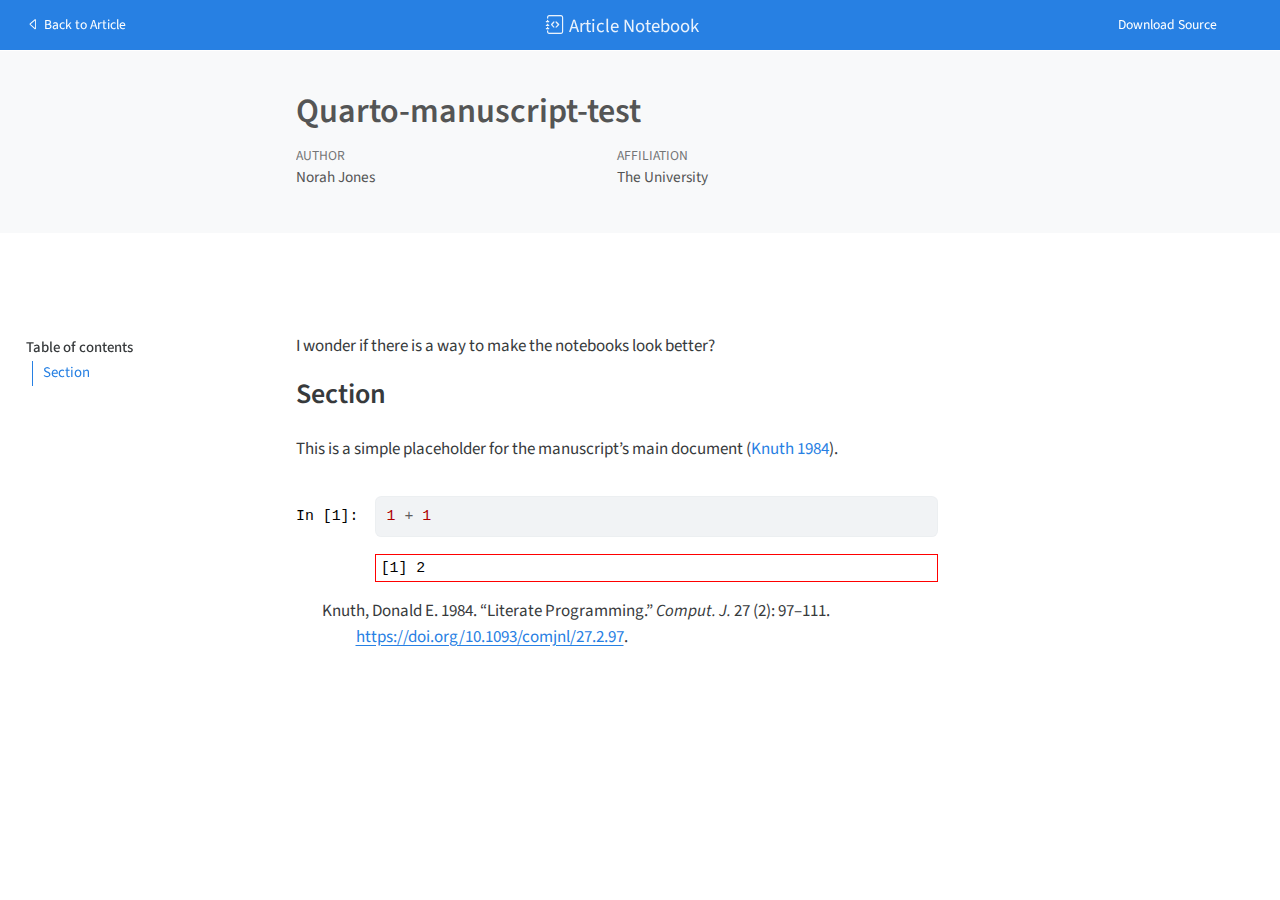
==== docs/index-preview.html @ bb1cb76b "Output to docs" ====
<!DOCTYPE html>
<html xmlns="http://www.w3.org/1999/xhtml" lang="en" xml:lang="en"><head>
    <meta charset="utf-8">
    <meta name="generator" content="quarto-1.4.466">

    <meta name="viewport" content="width=device-width, initial-scale=1.0, user-scalable=yes">


    <title>Quarto-manuscript-test</title>
    <style>
      code{white-space: pre-wrap;}
      span.smallcaps{font-variant: small-caps;}
      div.columns{display: flex; gap: min(4vw, 1.5em);}
      div.column{flex: auto; overflow-x: auto;}
      div.hanging-indent{margin-left: 1.5em; text-indent: -1.5em;}
      ul.task-list{list-style: none;}
      ul.task-list li input[type="checkbox"] {
        width: 0.8em;
        margin: 0 0.8em 0.2em -1em; /* quarto-specific, see https://github.com/quarto-dev/quarto-cli/issues/4556 */ 
        vertical-align: middle;
      }
      /* CSS for syntax highlighting */
      pre > code.sourceCode { white-space: pre; position: relative; }
      pre > code.sourceCode > span { line-height: 1.25; }
      pre > code.sourceCode > span:empty { height: 1.2em; }
      .sourceCode { overflow: visible; }
      code.sourceCode > span { color: inherit; text-decoration: inherit; }
      div.sourceCode { margin: 1em 0; }
      pre.sourceCode { margin: 0; }
      @media screen {
      div.sourceCode { overflow: auto; }
      }
      @media print {
      pre > code.sourceCode { white-space: pre-wrap; }
      pre > code.sourceCode > span { text-indent: -5em; padding-left: 5em; }
      }
      pre.numberSource code
        { counter-reset: source-line 0; }
      pre.numberSource code > span
        { position: relative; left: -4em; counter-increment: source-line; }
      pre.numberSource code > span > a:first-child::before
        { content: counter(source-line);
          position: relative; left: -1em; text-align: right; vertical-align: baseline;
          border: none; display: inline-block;
          -webkit-touch-callout: none; -webkit-user-select: none;
          -khtml-user-select: none; -moz-user-select: none;
          -ms-user-select: none; user-select: none;
          padding: 0 4px; width: 4em;
        }
      pre.numberSource { margin-left: 3em;  padding-left: 4px; }
      div.sourceCode
        {   }
      @media screen {
      pre > code.sourceCode > span > a:first-child::before { text-decoration: underline; }
      }
      /* CSS for citations */
      div.csl-bib-body { }
      div.csl-entry {
        clear: both;
        margin-bottom: 0em;
      }
      .hanging-indent div.csl-entry {
        margin-left:2em;
        text-indent:-2em;
      }
      div.csl-left-margin {
        min-width:2em;
        float:left;
      }
      div.csl-right-inline {
        margin-left:2em;
        padding-left:1em;
      }
      div.csl-indent {
        margin-left: 2em;
      }    </style>

    <style>
      body.hypothesis-enabled #quarto-embed-header {
        padding-right: 36px;
      }

      #quarto-embed-header {
        height: 3em;
        width: 100%;
        display: flex;
        justify-content: space-between;
        align-items: center;
        border-bottom: solid 1px;
      }

      #quarto-embed-header h6 {
        font-size: 1.1em;
        padding-top: 0.6em;
        margin-left: 1em;
        margin-right: 1em;
        font-weight: 400;
      }

      #quarto-embed-header a.quarto-back-link,
      #quarto-embed-header a.quarto-download-embed {
        font-size: 0.8em;
        margin-top: 1em;
        margin-bottom: 1em;
        margin-left: 1em;
        margin-right: 1em;
      }

      .quarto-back-container {
        padding-left: 0.5em;
        display: flex;
      }

      .headroom {
          will-change: transform;
          transition: transform 200ms linear;
      }

      .headroom--pinned {
          transform: translateY(0%);
      }

      .headroom--unpinned {
          transform: translateY(-100%);
      }      
    </style>

    <script>
    window.document.addEventListener("DOMContentLoaded", function () {

      var header = window.document.querySelector("#quarto-embed-header");
      const titleBannerEl = window.document.querySelector("body > #title-block-header");
      if (titleBannerEl) {
        titleBannerEl.style.paddingTop = header.clientHeight + "px";
      }
      const contentEl = window.document.getElementById('quarto-content');
      for (const child of contentEl.children) {
        child.style.paddingTop = header.clientHeight + "px";
        child.style.marginTop = "1em";
      }

      // Use the article root if the `back` call doesn't work. This isn't perfect
      // but should typically work
      window.quartoBackToArticle = () => {
        var currentUrl = window.location.href;
        window.history.back();
        setTimeout(() => {
            // if location was not changed in 100 ms, then there is no history back
            if(currentUrl === window.location.href){              
                // redirect to site root
                window.location.href = "index.html";
            }
        }, 100);
      }

      const headroom = new window.Headroom(header, {
        tolerance: 5,
        onPin: function () {
        },
        onUnpin: function () {
        },
      });
      headroom.init();
    });
    </script>

    
<script src="site_libs/manuscript-notebook/headroom.min.js"></script>
<script src="site_libs/clipboard/clipboard.min.js"></script>
<script src="site_libs/quarto-html/quarto.js"></script>
<script src="site_libs/quarto-html/popper.min.js"></script>
<script src="site_libs/quarto-html/tippy.umd.min.js"></script>
<script src="site_libs/quarto-html/anchor.min.js"></script>
<link href="site_libs/quarto-html/tippy.css" rel="stylesheet">
<link href="site_libs/quarto-html/quarto-syntax-highlighting.css" rel="stylesheet" id="quarto-text-highlighting-styles">
<script src="site_libs/bootstrap/bootstrap.min.js"></script>
<link href="site_libs/bootstrap/bootstrap-icons.css" rel="stylesheet">
<link href="site_libs/bootstrap/bootstrap.min.css" rel="stylesheet" id="quarto-bootstrap" data-mode="light">
     <script async="" src="https://hypothes.is/embed.js"></script>
<script>
  window.document.addEventListener("DOMContentLoaded", function (_event) {
    document.body.classList.add('hypothesis-enabled');
  });
</script>  
      <meta name="citation_title" content="Quarto-manuscript-test">
<meta name="citation_language" content="en">
<meta name="citation_firstpage" content="undefined">
<meta name="citation_reference" content="citation_title=Literate programming;,citation_author=Donald E. Knuth;,citation_publication_date=1984-05;,citation_cover_date=1984-05;,citation_year=1984;,citation_fulltext_html_url=https://doi.org/10.1093/comjnl/27.2.97;,citation_issue=2;,citation_doi=10.1093/comjnl/27.2.97;,citation_issn=0010-4620;,citation_volume=27;,citation_journal_title=Comput. J.;,citation_publisher=Oxford University Press, Inc.;">
</head>

  <body class="quarto-notebook">
    <div id="quarto-embed-header" class="headroom fixed-top bg-primary">
      
      <a onclick="window.quartoBackToArticle(); return false;" class="btn btn-primary quarto-back-link" href=""><i class="bi bi-caret-left"></i> Back to Article</a>
      <h6><i class="bi bi-journal-code"></i> Article Notebook</h6>

            <a href="./index.qmd" class="btn btn-primary quarto-download-embed" download="index.qmd">Download Source</a>
          </div>

     <header id="title-block-header" class="quarto-title-block default toc-left page-columns page-full">
  <div class="quarto-title-banner page-columns page-full">
    <div class="quarto-title column-body">
      <h1 class="title">Quarto-manuscript-test</h1>
          </div>

    
    <div class="quarto-title-meta-container">
      <div class="quarto-title-meta-column-start">
            <div class="quarto-title-meta-author">
          <div class="quarto-title-meta-heading">Author</div>
          <div class="quarto-title-meta-heading">Affiliation</div>
          
                <div class="quarto-title-meta-contents">
            <p class="author">Norah Jones </p>
          </div>
                <div class="quarto-title-meta-contents">
                    <p class="affiliation">
                        The University
                      </p>
                  </div>
                    </div>
        
        <div class="quarto-title-meta">

                      
          
                
              </div>
      </div>
      <div class="quarto-title-meta-column-end quarto-other-formats-target">
      </div>
    </div>



    <div class="quarto-other-links-text-target">
    </div>  </div>
</header><div id="quarto-content" class="page-columns page-rows-contents page-layout-article toc-left">
<div id="quarto-sidebar-toc-left" class="sidebar toc-left">
  <nav id="TOC" role="doc-toc" class="toc-active">
    <h2 id="toc-title">Table of contents</h2>
   
  <ul>
  <li><a href="#section" id="toc-section" class="nav-link active" data-scroll-target="#section">Section</a></li>
  </ul>
</nav>
</div>
<div id="quarto-margin-sidebar" class="sidebar margin-sidebar">
</div>
<main class="content quarto-banner-title-block" id="quarto-document-content">      

       <p>I wonder if there is a way to make the notebooks look better?</p>
<section id="section" class="level2">
<h2 class="anchored" data-anchor-id="section">Section</h2>
<p>This is a simple placeholder for the manuscript’s main document <span class="citation" data-cites="knuth84">(<a href="#ref-knuth84" role="doc-biblioref">Knuth 1984</a>)</span>.</p>
<div class="cell-container"><div class="cell-decorator"><pre>In [1]:</pre></div><div class="cell">
<div class="sourceCode cell-code" id="cb1"><pre class="sourceCode r code-with-copy"><code class="sourceCode r"><span id="cb1-1"><a href="#cb1-1" aria-hidden="true" tabindex="-1"></a><span class="dv">1</span> <span class="sc">+</span> <span class="dv">1</span></span></code><button title="Copy to Clipboard" class="code-copy-button"><i class="bi"></i></button></pre></div>
<div class="cell-output cell-output-stdout">
<pre><code>[1] 2</code></pre>
</div>
</div></div>
<div id="refs" class="references csl-bib-body hanging-indent" data-entry-spacing="0" role="list">
<div id="ref-knuth84" class="csl-entry" role="listitem">
Knuth, Donald E. 1984. <span>“Literate Programming.”</span> <em>Comput. J.</em> 27 (2): 97–111. <a href="https://doi.org/10.1093/comjnl/27.2.97">https://doi.org/10.1093/comjnl/27.2.97</a>.
</div>
</div>
</section>
     </main>
<!-- /main column -->  <script id="quarto-html-after-body" type="application/javascript">
window.document.addEventListener("DOMContentLoaded", function (event) {
  const toggleBodyColorMode = (bsSheetEl) => {
    const mode = bsSheetEl.getAttribute("data-mode");
    const bodyEl = window.document.querySelector("body");
    if (mode === "dark") {
      bodyEl.classList.add("quarto-dark");
      bodyEl.classList.remove("quarto-light");
    } else {
      bodyEl.classList.add("quarto-light");
      bodyEl.classList.remove("quarto-dark");
    }
  }
  const toggleBodyColorPrimary = () => {
    const bsSheetEl = window.document.querySelector("link#quarto-bootstrap");
    if (bsSheetEl) {
      toggleBodyColorMode(bsSheetEl);
    }
  }
  toggleBodyColorPrimary();  
  const icon = "";
  const anchorJS = new window.AnchorJS();
  anchorJS.options = {
    placement: 'right',
    icon: icon
  };
  anchorJS.add('.anchored');
  const isCodeAnnotation = (el) => {
    for (const clz of el.classList) {
      if (clz.startsWith('code-annotation-')) {                     
        return true;
      }
    }
    return false;
  }
  const clipboard = new window.ClipboardJS('.code-copy-button', {
    text: function(trigger) {
      const codeEl = trigger.previousElementSibling.cloneNode(true);
      for (const childEl of codeEl.children) {
        if (isCodeAnnotation(childEl)) {
          childEl.remove();
        }
      }
      return codeEl.innerText;
    }
  });
  clipboard.on('success', function(e) {
    // button target
    const button = e.trigger;
    // don't keep focus
    button.blur();
    // flash "checked"
    button.classList.add('code-copy-button-checked');
    var currentTitle = button.getAttribute("title");
    button.setAttribute("title", "Copied!");
    let tooltip;
    if (window.bootstrap) {
      button.setAttribute("data-bs-toggle", "tooltip");
      button.setAttribute("data-bs-placement", "left");
      button.setAttribute("data-bs-title", "Copied!");
      tooltip = new bootstrap.Tooltip(button, 
        { trigger: "manual", 
          customClass: "code-copy-button-tooltip",
          offset: [0, -8]});
      tooltip.show();    
    }
    setTimeout(function() {
      if (tooltip) {
        tooltip.hide();
        button.removeAttribute("data-bs-title");
        button.removeAttribute("data-bs-toggle");
        button.removeAttribute("data-bs-placement");
      }
      button.setAttribute("title", currentTitle);
      button.classList.remove('code-copy-button-checked');
    }, 1000);
    // clear code selection
    e.clearSelection();
  });
  function tippyHover(el, contentFn, onTriggerFn, onUntriggerFn) {
    const config = {
      allowHTML: true,
      maxWidth: 500,
      delay: 100,
      arrow: false,
      appendTo: function(el) {
          return el.parentElement;
      },
      interactive: true,
      interactiveBorder: 10,
      theme: 'quarto',
      placement: 'bottom-start',
    };
    if (contentFn) {
      config.content = contentFn;
    }
    if (onTriggerFn) {
      config.onTrigger = onTriggerFn;
    }
    if (onUntriggerFn) {
      config.onUntrigger = onUntriggerFn;
    }
    window.tippy(el, config); 
  }
  const noterefs = window.document.querySelectorAll('a[role="doc-noteref"]');
  for (var i=0; i<noterefs.length; i++) {
    const ref = noterefs[i];
    tippyHover(ref, function() {
      // use id or data attribute instead here
      let href = ref.getAttribute('data-footnote-href') || ref.getAttribute('href');
      try { href = new URL(href).hash; } catch {}
      const id = href.replace(/^#\/?/, "");
      const note = window.document.getElementById(id);
      return note.innerHTML;
    });
  }
  const xrefs = window.document.querySelectorAll('a.quarto-xref');
  const processXRef = (id, note) => {
    // Strip column container classes
    const stripColumnClz = (el) => {
      el.classList.remove("page-full", "page-columns");
      if (el.children) {
        for (const child of el.children) {
          stripColumnClz(child);
        }
      }
    }
    stripColumnClz(note)
    const typesetMath = (el) => {
      if (window.MathJax) {
        // MathJax Typeset
        window.MathJax.typeset([el]);
      } else if (window.katex) {
        // KaTeX Render
        var mathElements = el.getElementsByClassName("math");
        var macros = [];
        for (var i = 0; i < mathElements.length; i++) {
          var texText = mathElements[i].firstChild;
          if (mathElements[i].tagName == "SPAN") {
            window.katex.render(texText.data, mathElements[i], {
              displayMode: mathElements[i].classList.contains('display'),
              throwOnError: false,
              macros: macros,
              fleqn: false
            });
          }
        }
      }
    }
    if (id === null || id.startsWith('sec-')) {
      // Special case sections, only their first couple elements
      const container = document.createElement("div");
      if (note.children && note.children.length > 2) {
        for (let i = 0; i < 2; i++) {
          container.appendChild(note.children[i].cloneNode(true));
        }
        typesetMath(container);
        return container.innerHTML
      } else {
        typesetMath(note);
        return note.innerHTML;
      }
    } else {
      // Remove any anchor links if they are present
      const anchorLink = note.querySelector('a.anchorjs-link');
      if (anchorLink) {
        anchorLink.remove();
      }
      typesetMath(note);
      return note.innerHTML;
    }
  }
  for (var i=0; i<xrefs.length; i++) {
    const xref = xrefs[i];
    tippyHover(xref, undefined, function(instance) {
      instance.disable();
      let url = xref.getAttribute('href');
      let hash = undefined; 
      if (url.startsWith('#')) {
        hash = url;
      } else {
        try { hash = new URL(url).hash; } catch {}
      }
      if (hash) {
        const id = hash.replace(/^#\/?/, "");
        const note = window.document.getElementById(id);
        if (note !== null) {
          try {
            const html = processXRef(id, note.cloneNode(true));
            instance.setContent(html);
          } finally {
            instance.enable();
            instance.show();
          }
        } else {
          // See if we can fetch this
          fetch(url.split('#')[0])
          .then(res => res.text())
          .then(html => {
            const parser = new DOMParser();
            const htmlDoc = parser.parseFromString(html, "text/html");
            const note = htmlDoc.getElementById(id);
            if (note !== null) {
              const html = processXRef(id, note);
              instance.setContent(html);
            } 
          }).finally(() => {
            instance.enable();
            instance.show();
          });
        }
      } else {
        // See if we can fetch a full url (with no hash to target)
        // This is a special case and we should probably do some content thinning / targeting
        fetch(url)
        .then(res => res.text())
        .then(html => {
          const parser = new DOMParser();
          const htmlDoc = parser.parseFromString(html, "text/html");
          const note = htmlDoc.querySelector('main.content');
          if (note !== null) {
            // This should only happen for chapter cross references
            // (since there is no id in the URL)
            // remove the first header
            if (note.children.length > 0 && note.children[0].tagName === "HEADER") {
              note.children[0].remove();
            }
            const html = processXRef(null, note);
            instance.setContent(html);
          } 
        }).finally(() => {
          instance.enable();
          instance.show();
        });
      }
    }, function(instance) {
    });
  }
      let selectedAnnoteEl;
      const selectorForAnnotation = ( cell, annotation) => {
        let cellAttr = 'data-code-cell="' + cell + '"';
        let lineAttr = 'data-code-annotation="' +  annotation + '"';
        const selector = 'span[' + cellAttr + '][' + lineAttr + ']';
        return selector;
      }
      const selectCodeLines = (annoteEl) => {
        const doc = window.document;
        const targetCell = annoteEl.getAttribute("data-target-cell");
        const targetAnnotation = annoteEl.getAttribute("data-target-annotation");
        const annoteSpan = window.document.querySelector(selectorForAnnotation(targetCell, targetAnnotation));
        const lines = annoteSpan.getAttribute("data-code-lines").split(",");
        const lineIds = lines.map((line) => {
          return targetCell + "-" + line;
        })
        let top = null;
        let height = null;
        let parent = null;
        if (lineIds.length > 0) {
            //compute the position of the single el (top and bottom and make a div)
            const el = window.document.getElementById(lineIds[0]);
            top = el.offsetTop;
            height = el.offsetHeight;
            parent = el.parentElement.parentElement;
          if (lineIds.length > 1) {
            const lastEl = window.document.getElementById(lineIds[lineIds.length - 1]);
            const bottom = lastEl.offsetTop + lastEl.offsetHeight;
            height = bottom - top;
          }
          if (top !== null && height !== null && parent !== null) {
            // cook up a div (if necessary) and position it 
            let div = window.document.getElementById("code-annotation-line-highlight");
            if (div === null) {
              div = window.document.createElement("div");
              div.setAttribute("id", "code-annotation-line-highlight");
              div.style.position = 'absolute';
              parent.appendChild(div);
            }
            div.style.top = top - 2 + "px";
            div.style.height = height + 4 + "px";
            div.style.left = 0;
            let gutterDiv = window.document.getElementById("code-annotation-line-highlight-gutter");
            if (gutterDiv === null) {
              gutterDiv = window.document.createElement("div");
              gutterDiv.setAttribute("id", "code-annotation-line-highlight-gutter");
              gutterDiv.style.position = 'absolute';
              const codeCell = window.document.getElementById(targetCell);
              const gutter = codeCell.querySelector('.code-annotation-gutter');
              gutter.appendChild(gutterDiv);
            }
            gutterDiv.style.top = top - 2 + "px";
            gutterDiv.style.height = height + 4 + "px";
          }
          selectedAnnoteEl = annoteEl;
        }
      };
      const unselectCodeLines = () => {
        const elementsIds = ["code-annotation-line-highlight", "code-annotation-line-highlight-gutter"];
        elementsIds.forEach((elId) => {
          const div = window.document.getElementById(elId);
          if (div) {
            div.remove();
          }
        });
        selectedAnnoteEl = undefined;
      };
        // Handle positioning of the toggle
    window.addEventListener(
      "resize",
      throttle(() => {
        elRect = undefined;
        if (selectedAnnoteEl) {
          selectCodeLines(selectedAnnoteEl);
        }
      }, 10)
    );
    function throttle(fn, ms) {
    let throttle = false;
    let timer;
      return (...args) => {
        if(!throttle) { // first call gets through
            fn.apply(this, args);
            throttle = true;
        } else { // all the others get throttled
            if(timer) clearTimeout(timer); // cancel #2
            timer = setTimeout(() => {
              fn.apply(this, args);
              timer = throttle = false;
            }, ms);
        }
      };
    }
      // Attach click handler to the DT
      const annoteDls = window.document.querySelectorAll('dt[data-target-cell]');
      for (const annoteDlNode of annoteDls) {
        annoteDlNode.addEventListener('click', (event) => {
          const clickedEl = event.target;
          if (clickedEl !== selectedAnnoteEl) {
            unselectCodeLines();
            const activeEl = window.document.querySelector('dt[data-target-cell].code-annotation-active');
            if (activeEl) {
              activeEl.classList.remove('code-annotation-active');
            }
            selectCodeLines(clickedEl);
            clickedEl.classList.add('code-annotation-active');
          } else {
            // Unselect the line
            unselectCodeLines();
            clickedEl.classList.remove('code-annotation-active');
          }
        });
      }
  const findCites = (el) => {
    const parentEl = el.parentElement;
    if (parentEl) {
      const cites = parentEl.dataset.cites;
      if (cites) {
        return {
          el,
          cites: cites.split(' ')
        };
      } else {
        return findCites(el.parentElement)
      }
    } else {
      return undefined;
    }
  };
  var bibliorefs = window.document.querySelectorAll('a[role="doc-biblioref"]');
  for (var i=0; i<bibliorefs.length; i++) {
    const ref = bibliorefs[i];
    const citeInfo = findCites(ref);
    if (citeInfo) {
      tippyHover(citeInfo.el, function() {
        var popup = window.document.createElement('div');
        citeInfo.cites.forEach(function(cite) {
          var citeDiv = window.document.createElement('div');
          citeDiv.classList.add('hanging-indent');
          citeDiv.classList.add('csl-entry');
          var biblioDiv = window.document.getElementById('ref-' + cite);
          if (biblioDiv) {
            citeDiv.innerHTML = biblioDiv.innerHTML;
          }
          popup.appendChild(citeDiv);
        });
        return popup.innerHTML;
      });
    }
  }
});
</script>  </div> <!-- /content --> 
  
</body></html>
---- docs/site_libs/quarto-html/tippy.css ----
.tippy-box[data-animation=fade][data-state=hidden]{opacity:0}[data-tippy-root]{max-width:calc(100vw - 10px)}.tippy-box{position:relative;background-color:#333;color:#fff;border-radius:4px;font-size:14px;line-height:1.4;white-space:normal;outline:0;transition-property:transform,visibility,opacity}.tippy-box[data-placement^=top]>.tippy-arrow{bottom:0}.tippy-box[data-placement^=top]>.tippy-arrow:before{bottom:-7px;left:0;border-width:8px 8px 0;border-top-color:initial;transform-origin:center top}.tippy-box[data-placement^=bottom]>.tippy-arrow{top:0}.tippy-box[data-placement^=bottom]>.tippy-arrow:before{top:-7px;left:0;border-width:0 8px 8px;border-bottom-color:initial;transform-origin:center bottom}.tippy-box[data-placement^=left]>.tippy-arrow{right:0}.tippy-box[data-placement^=left]>.tippy-arrow:before{border-width:8px 0 8px 8px;border-left-color:initial;right:-7px;transform-origin:center left}.tippy-box[data-placement^=right]>.tippy-arrow{left:0}.tippy-box[data-placement^=right]>.tippy-arrow:before{left:-7px;border-width:8px 8px 8px 0;border-right-color:initial;transform-origin:center right}.tippy-box[data-inertia][data-state=visible]{transition-timing-function:cubic-bezier(.54,1.5,.38,1.11)}.tippy-arrow{width:16px;height:16px;color:#333}.tippy-arrow:before{content:"";position:absolute;border-color:transparent;border-style:solid}.tippy-content{position:relative;padding:5px 9px;z-index:1}
---- docs/site_libs/quarto-html/quarto-syntax-highlighting.css ----
/* quarto syntax highlight colors */
:root {
  --quarto-hl-ot-color: #003B4F;
  --quarto-hl-at-color: #657422;
  --quarto-hl-ss-color: #20794D;
  --quarto-hl-an-color: #5E5E5E;
  --quarto-hl-fu-color: #4758AB;
  --quarto-hl-st-color: #20794D;
  --quarto-hl-cf-color: #003B4F;
  --quarto-hl-op-color: #5E5E5E;
  --quarto-hl-er-color: #AD0000;
  --quarto-hl-bn-color: #AD0000;
  --quarto-hl-al-color: #AD0000;
  --quarto-hl-va-color: #111111;
  --quarto-hl-bu-color: inherit;
  --quarto-hl-ex-color: inherit;
  --quarto-hl-pp-color: #AD0000;
  --quarto-hl-in-color: #5E5E5E;
  --quarto-hl-vs-color: #20794D;
  --quarto-hl-wa-color: #5E5E5E;
  --quarto-hl-do-color: #5E5E5E;
  --quarto-hl-im-color: #00769E;
  --quarto-hl-ch-color: #20794D;
  --quarto-hl-dt-color: #AD0000;
  --quarto-hl-fl-color: #AD0000;
  --quarto-hl-co-color: #5E5E5E;
  --quarto-hl-cv-color: #5E5E5E;
  --quarto-hl-cn-color: #8f5902;
  --quarto-hl-sc-color: #5E5E5E;
  --quarto-hl-dv-color: #AD0000;
  --quarto-hl-kw-color: #003B4F;
}

/* other quarto variables */
:root {
  --quarto-font-monospace: SFMono-Regular, Menlo, Monaco, Consolas, "Liberation Mono", "Courier New", monospace;
}

pre > code.sourceCode > span {
  color: #003B4F;
}

code span {
  color: #003B4F;
}

code.sourceCode > span {
  color: #003B4F;
}

div.sourceCode,
div.sourceCode pre.sourceCode {
  color: #003B4F;
}

code span.ot {
  color: #003B4F;
  font-style: inherit;
}

code span.at {
  color: #657422;
  font-style: inherit;
}

code span.ss {
  color: #20794D;
  font-style: inherit;
}

code span.an {
  color: #5E5E5E;
  font-style: inherit;
}

code span.fu {
  color: #4758AB;
  font-style: inherit;
}

code span.st {
  color: #20794D;
  font-style: inherit;
}

code span.cf {
  color: #003B4F;
  font-style: inherit;
}

code span.op {
  color: #5E5E5E;
  font-style: inherit;
}

code span.er {
  color: #AD0000;
  font-style: inherit;
}

code span.bn {
  color: #AD0000;
  font-style: inherit;
}

code span.al {
  color: #AD0000;
  font-style: inherit;
}

code span.va {
  color: #111111;
  font-style: inherit;
}

code span.bu {
  font-style: inherit;
}

code span.ex {
  font-style: inherit;
}

code span.pp {
  color: #AD0000;
  font-style: inherit;
}

code span.in {
  color: #5E5E5E;
  font-style: inherit;
}

code span.vs {
  color: #20794D;
  font-style: inherit;
}

code span.wa {
  color: #5E5E5E;
  font-style: italic;
}

code span.do {
  color: #5E5E5E;
  font-style: italic;
}

code span.im {
  color: #00769E;
  font-style: inherit;
}

code span.ch {
  color: #20794D;
  font-style: inherit;
}

code span.dt {
  color: #AD0000;
  font-style: inherit;
}

code span.fl {
  color: #AD0000;
  font-style: inherit;
}

code span.co {
  color: #5E5E5E;
  font-style: inherit;
}

code span.cv {
  color: #5E5E5E;
  font-style: italic;
}

code span.cn {
  color: #8f5902;
  font-style: inherit;
}

code span.sc {
  color: #5E5E5E;
  font-style: inherit;
}

code span.dv {
  color: #AD0000;
  font-style: inherit;
}

code span.kw {
  color: #003B4F;
  font-style: inherit;
}

.prevent-inlining {
  content: "</";
}

/*# sourceMappingURL=debc5d5d77c3f9108843748ff7464032.css.map */
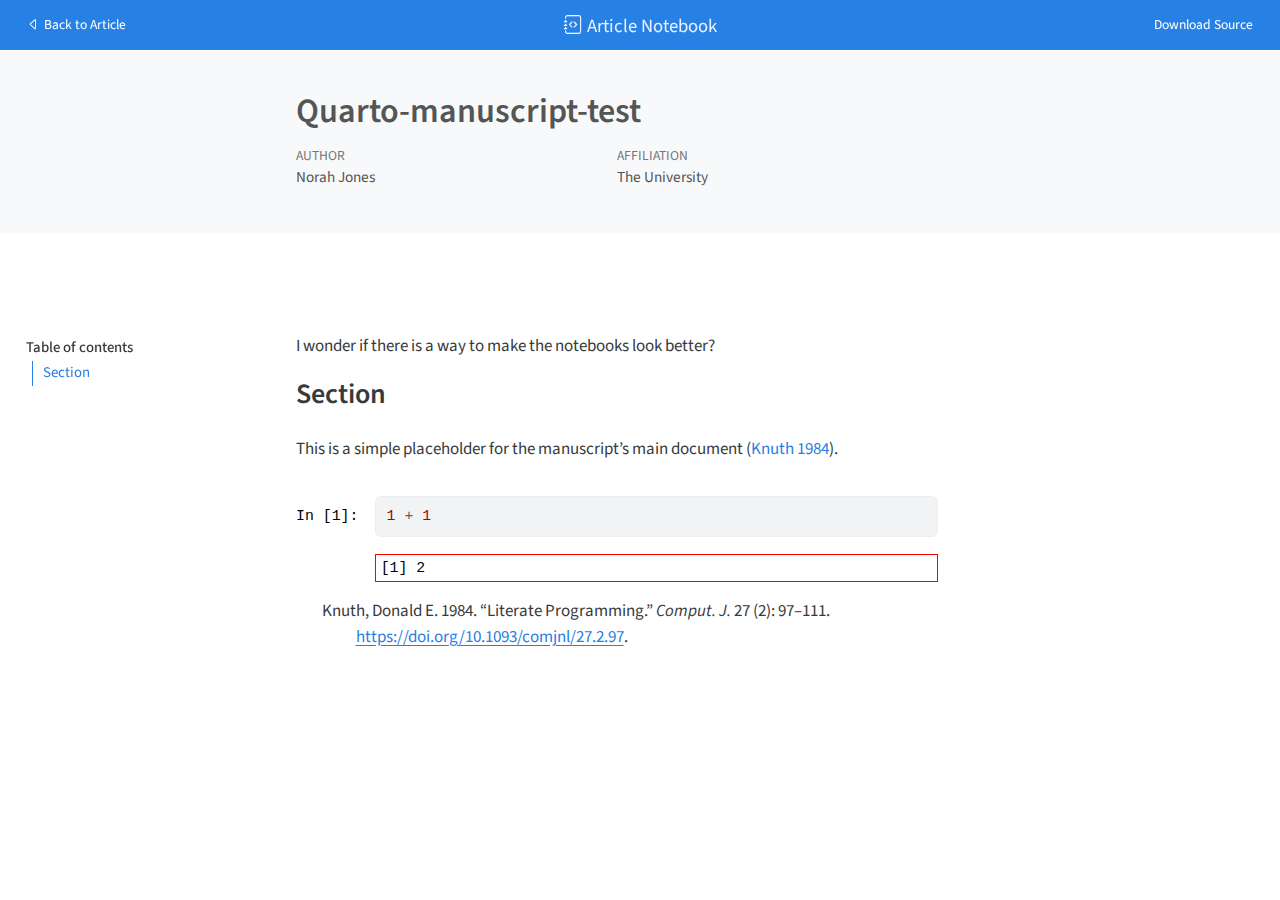
==== commit 899102bf: "Try out a chunk option" ====
--- a/docs/index-preview.html
+++ b/docs/index-preview.html
@@ -176,12 +176,7 @@
 <script src="site_libs/bootstrap/bootstrap.min.js"></script>
 <link href="site_libs/bootstrap/bootstrap-icons.css" rel="stylesheet">
 <link href="site_libs/bootstrap/bootstrap.min.css" rel="stylesheet" id="quarto-bootstrap" data-mode="light">
-     <script async="" src="https://hypothes.is/embed.js"></script>
-<script>
-  window.document.addEventListener("DOMContentLoaded", function (_event) {
-    document.body.classList.add('hypothesis-enabled');
-  });
-</script>  
+     
       <meta name="citation_title" content="Quarto-manuscript-test">
 <meta name="citation_language" content="en">
 <meta name="citation_firstpage" content="undefined">
